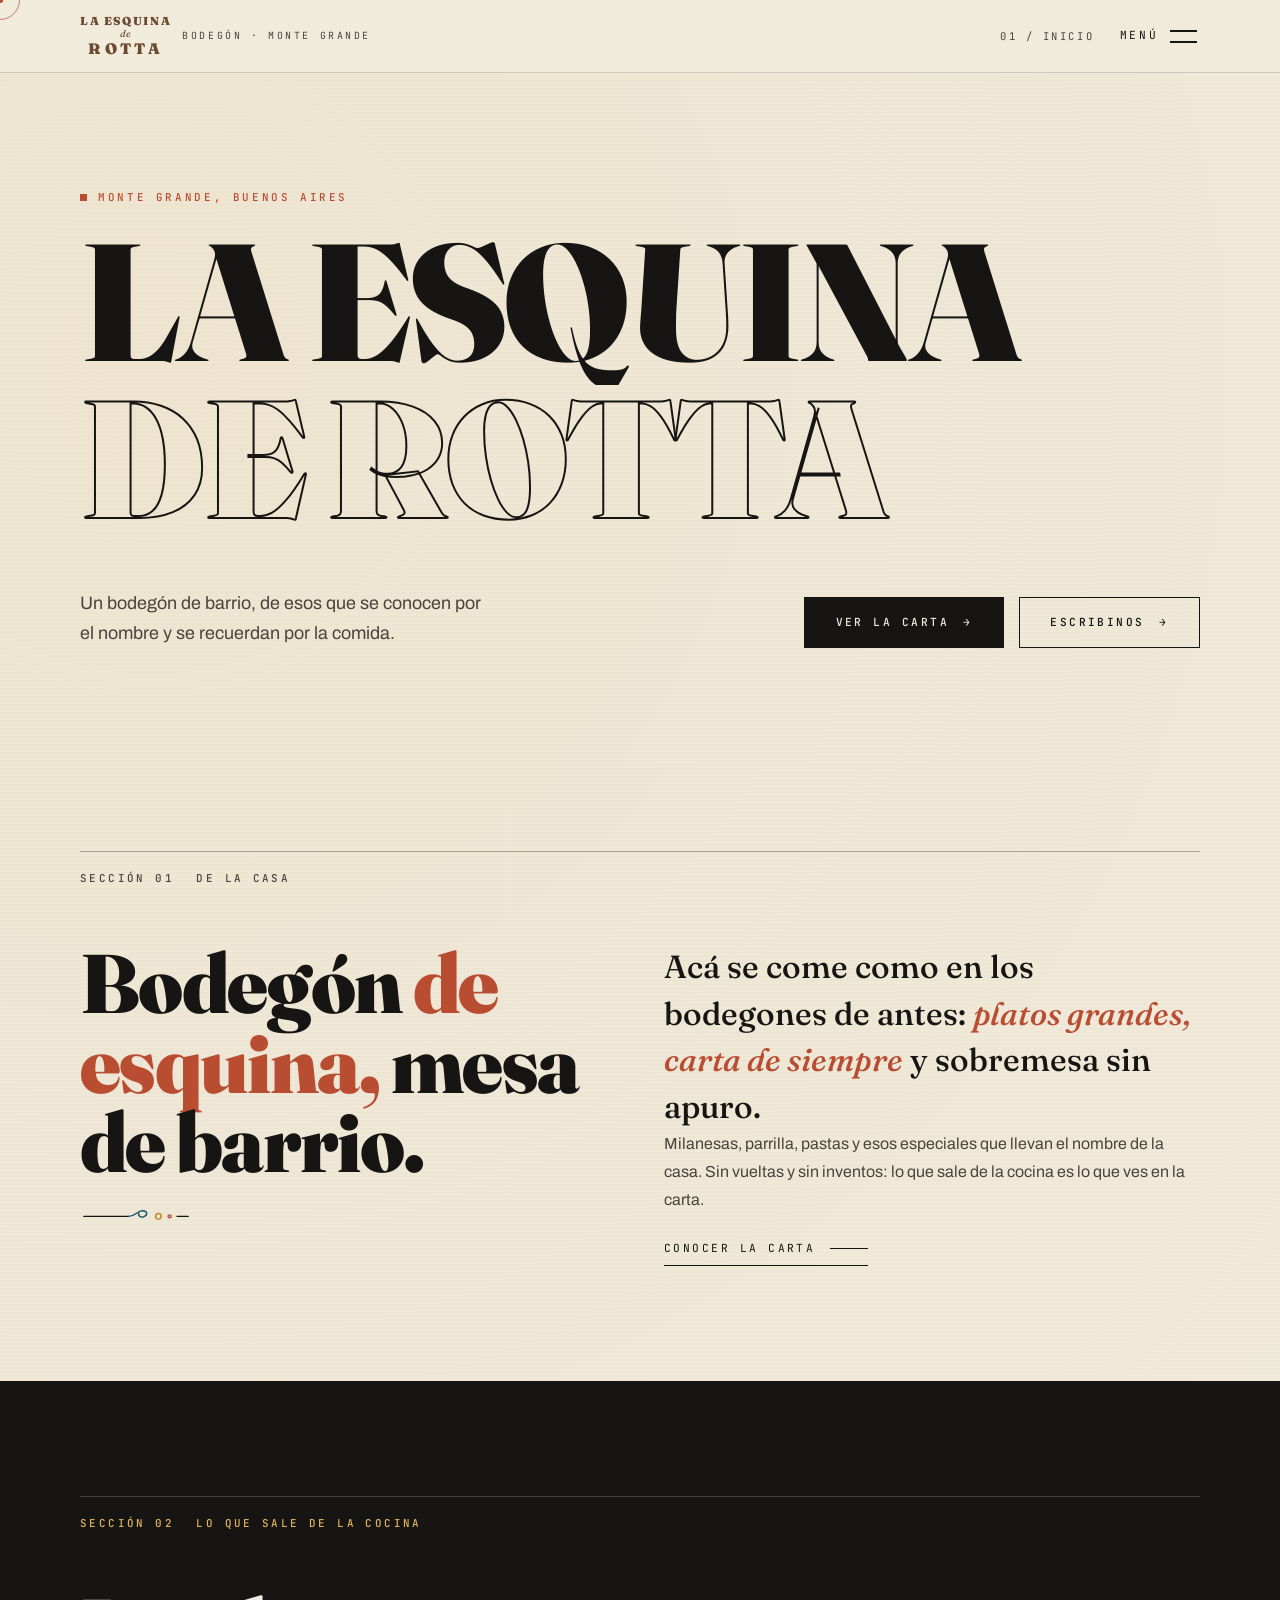
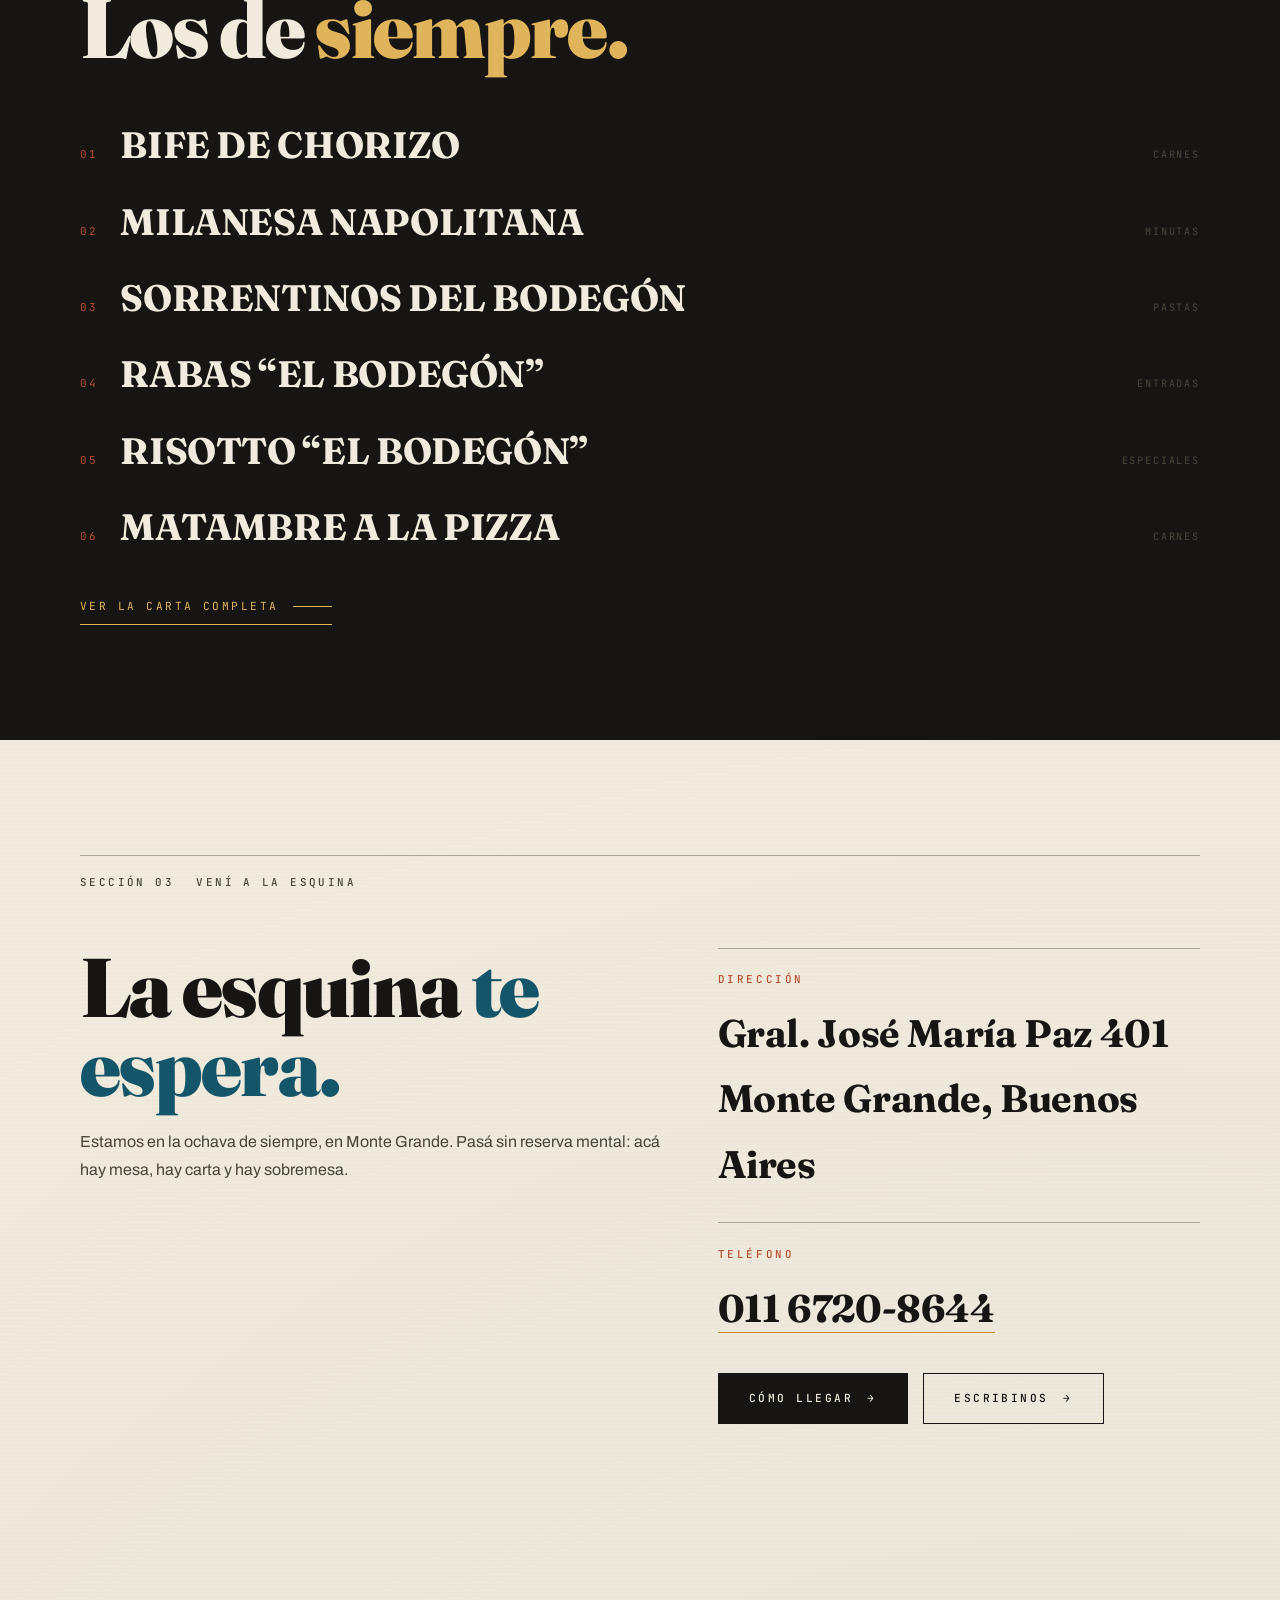
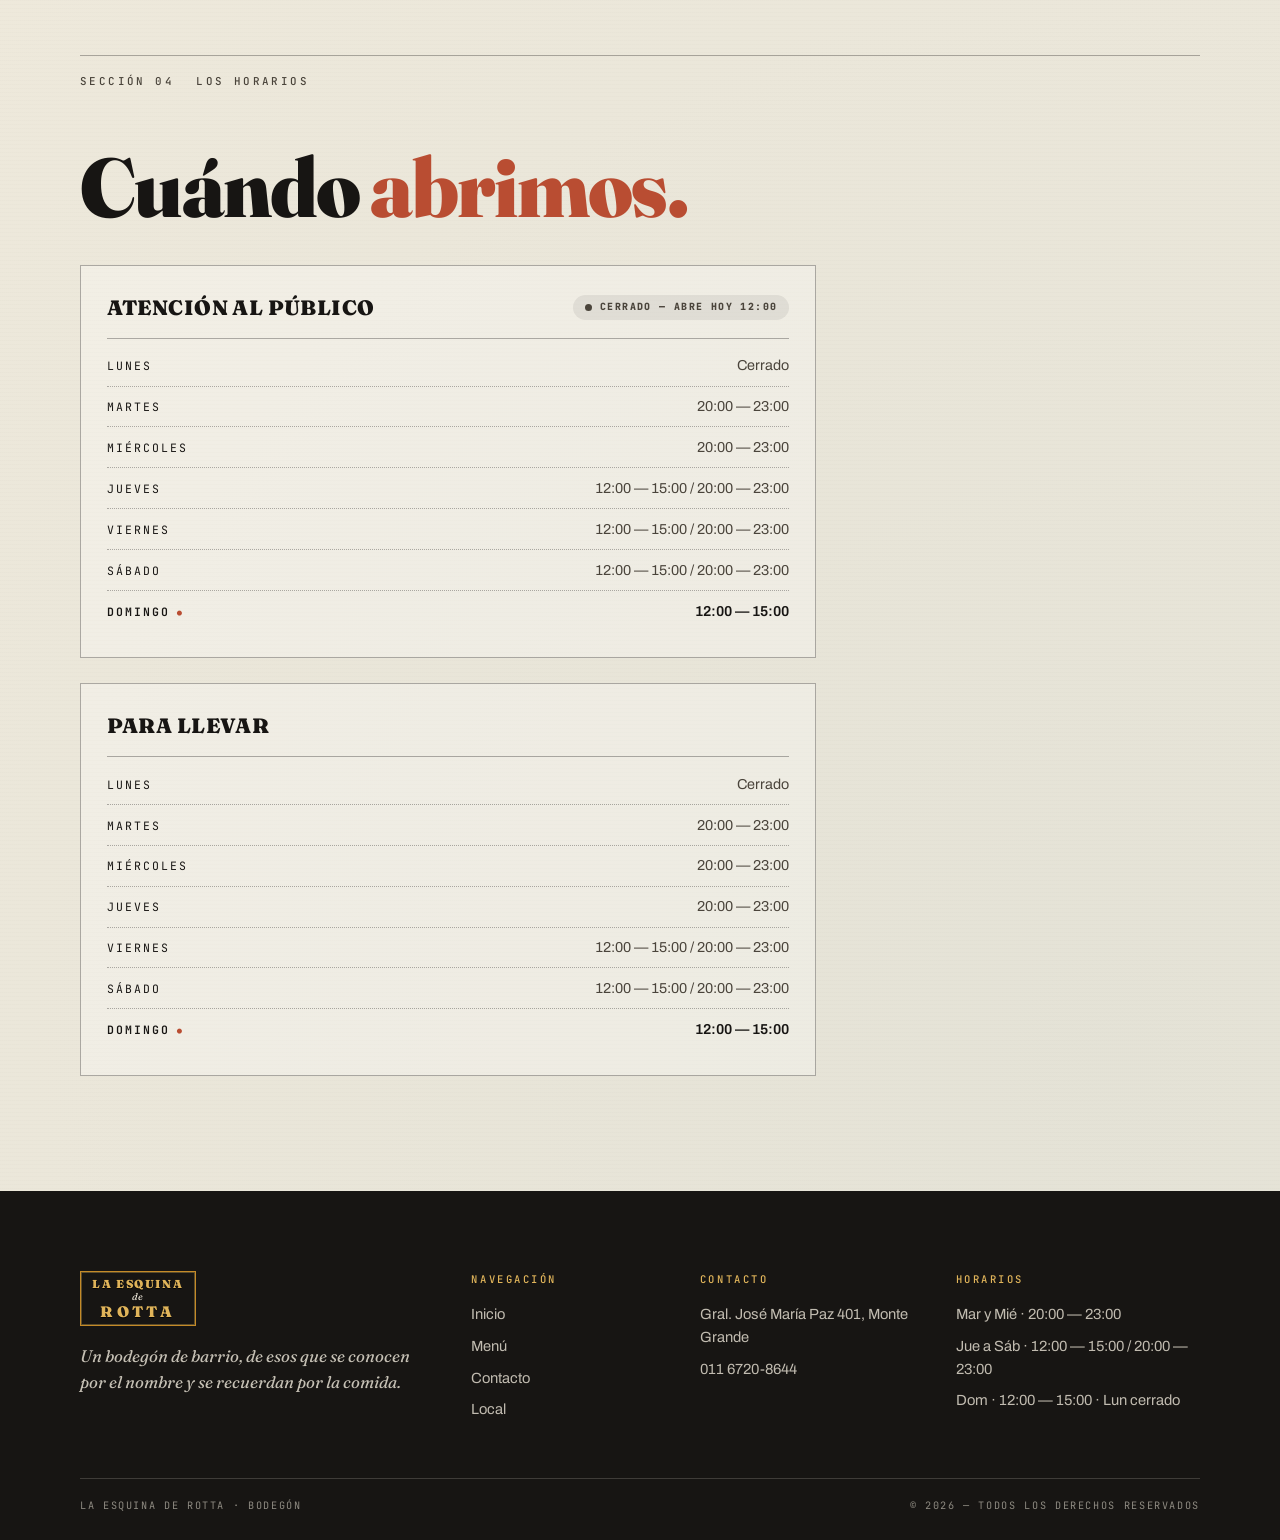
==== index.html @ 626dbf2b "bodegon" ====
<!doctype html>
<html lang="es-AR">
<head>
  <meta charset="utf-8">
  <meta name="viewport" content="width=device-width, initial-scale=1">
  <title>La Esquina de Rotta — Bodegón en Monte Grande</title>
  <meta name="description" content="La Esquina de Rotta, bodegón de barrio en Gral. José María Paz 401, Monte Grande. Carta, horarios y cómo llegar.">
  <link rel="icon" href="data:image/svg+xml,%3Csvg xmlns='http://www.w3.org/2000/svg' viewBox='0 0 64 64'%3E%3Crect width='64' height='64' fill='%23171513'/%3E%3Crect x='5' y='5' width='54' height='54' fill='none' stroke='%23C58A27' stroke-width='3'/%3E%3Ctext x='32' y='44' font-family='Georgia' font-size='30' font-weight='bold' fill='%23E0B45A' text-anchor='middle'%3ER%3C/text%3E%3C/svg%3E">
  <link rel="preconnect" href="https://fonts.googleapis.com">
  <link rel="preconnect" href="https://fonts.gstatic.com" crossorigin>
  <link rel="stylesheet" href="css/styles.css">
</head>
<body>
  <a class="salto" href="#contenido">Ir al contenido</a>
  <div class="cortina" aria-hidden="true"></div>
  <div class="cursor-aro" aria-hidden="true"></div>
  <div class="cursor-punto" aria-hidden="true"></div>

  <header class="cabecera">
    <div class="contenedor">
      <a class="marca" href="index.html" aria-label="La Esquina de Rotta, inicio">
        <span class="marca-cartel" aria-hidden="true">
          <b>LA ESQUINA</b>
          <i>de</i>
          <s>ROTTA</s>
        </span>
        <span class="marca-texto">Bodegón · Monte Grande</span>
      </a>
      <div class="cabecera-derecha">
        <span class="pagina-actual">01 / Inicio</span>
        <span>
          <button type="button" class="boton-menu" data-menu-btn aria-expanded="false" aria-label="Abrir menú">
            <span data-menu-label>Menú</span>
            <span class="icono-menu" aria-hidden="true"><span></span><span></span></span>
          </button>
        </span>
      </div>
    </div>
  </header>

  <div class="menu" aria-hidden="true">
    <span class="menu-marco" aria-hidden="true"></span>
    <div class="contenedor">
      <nav class="menu-lista" aria-label="Navegación del sitio">
        <span class="menu-fila"><a class="menu-enlace activo" href="index.html" aria-current="page"><span class="menu-numero">01</span><span class="menu-texto">Inicio</span><span class="menu-aqui">Estás acá</span></a></span>
        <span class="menu-fila"><a class="menu-enlace" href="menu.html"><span class="menu-numero">02</span><span class="menu-texto">Menú</span></a></span>
        <span class="menu-fila"><a class="menu-enlace" href="contacto.html"><span class="menu-numero">03</span><span class="menu-texto">Contacto</span></a></span>
        <span class="menu-fila"><a class="menu-enlace" href="local.html"><span class="menu-numero">04</span><span class="menu-texto">Local</span></a></span>
      </nav>
      <div class="menu-info">
        <span>Gral. José María Paz 401 · Monte Grande</span>
        <a href="https://wa.me/5491167208644" target="_blank" rel="noopener" data-wa="Quiero hacer una consulta.">011 6720-8644</a>
      </div>
    </div>
  </div>

  <main class="principal" id="contenido">
    <section class="heroe heroe-nuevo" aria-labelledby="titulo-sitio">
      <div class="contenedor">
        <p class="heroe-kicker" data-reveal><span aria-hidden="true"></span>Monte Grande, Buenos Aires</p>
        <h1 class="heroe-titulo" id="titulo-sitio" data-split data-retraso="0.1">
          <span class="linea-mascara"><span data-linea>La Esquina</span></span>
          <span class="linea-mascara"><span class="contorno" data-linea>de Rotta</span></span>
        </h1>
        <div class="heroe-abajo">
          <p class="heroe-bajada" data-reveal>Un bodegón de barrio, de esos que se conocen por el nombre y se recuerdan por la comida.</p>
          <div class="heroe-acciones" data-reveal data-retraso="0.1">
            <a class="boton boton-solido" href="menu.html"><span>Ver la carta</span><span class="flecha">→</span></a>
            <a class="boton boton-borde" href="https://wa.me/5491167208644" target="_blank" rel="noopener" data-wa="Quiero hacer una consulta."><span>Escribinos</span><span class="flecha">→</span></a>
          </div>
        </div>
      </div>
    </section>

    <section class="seccion" aria-labelledby="titulo-casa">
      <div class="contenedor">
        <div class="cabecera-seccion" data-reveal>
          <span class="etiqueta">Sección 01</span>
          <span class="etiqueta">De la casa</span>
        </div>
        <div class="seccion-cuerpo dos">
          <div>
            <h2 class="titulo-grande" id="titulo-casa" data-split data-disparo="scroll">Bodegón <span class="texto-ladrillo">de esquina,</span> mesa de barrio.</h2>
            <svg class="mini-filete" viewBox="0 0 120 20" data-filete aria-hidden="true">
              <path class="filete-camino" d="M4 10 H52" fill="none" stroke="#171513" stroke-width="1.5"/>
              <path class="filete-camino" d="M52 10 C60 10 61 4 67 4 C72 4 73 8 69 10 C66 12 62 10 63 7" fill="none" stroke="#15556A" stroke-width="1.5"/>
              <circle class="filete-camino" cx="84" cy="10" r="3" fill="none" stroke="#C58A27" stroke-width="1.6"/>
              <circle class="filete-camino" cx="96" cy="10" r="1.6" fill="none" stroke="#B94D32" stroke-width="1.5"/>
              <path class="filete-camino" d="M104 10 H116" fill="none" stroke="#171513" stroke-width="1.5"/>
            </svg>
          </div>
          <div>
            <p class="texto-concepto" data-reveal>Acá se come como en los bodegones de antes: <em>platos grandes, carta de siempre</em> y sobremesa sin apuro.</p>
            <p class="texto-secundario" data-reveal data-retraso="0.1">Milanesas, parrilla, pastas y esos especiales que llevan el nombre de la casa. Sin vueltas y sin inventos: lo que sale de la cocina es lo que ves en la carta.</p>
            <div data-reveal data-retraso="0.15">
              <a class="enlace-flecha" href="menu.html" style="margin-top:1.6rem">Conocer la carta<span class="barra"></span></a>
            </div>
          </div>
        </div>
      </div>
    </section>

    <section class="seccion seccion-oscura" aria-labelledby="titulo-cocina">
      <div class="contenedor">
        <div class="cabecera-seccion" data-reveal>
          <span class="etiqueta">Sección 02</span>
          <span class="etiqueta">Lo que sale de la cocina</span>
        </div>
        <h2 class="titulo-grande" id="titulo-cocina" data-split data-disparo="scroll">Los de <span style="color:var(--dorado-claro)">siempre.</span></h2>
        <div class="lista-cocina" style="margin-top:2.4rem">
          <a class="fila-cocina" href="menu.html#plato-bife-chorizo" data-reveal><span class="numero">01</span><span class="nombre">Bife de Chorizo</span><span class="detalle">Carnes</span></a>
          <a class="fila-cocina" href="menu.html#plato-milanesa-napolitana" data-reveal data-retraso="0.05"><span class="numero">02</span><span class="nombre">Milanesa Napolitana</span><span class="detalle">Minutas</span></a>
          <a class="fila-cocina" href="menu.html#plato-sorrentinos-bodegon" data-reveal data-retraso="0.1"><span class="numero">03</span><span class="nombre">Sorrentinos del Bodegón</span><span class="detalle">Pastas</span></a>
          <a class="fila-cocina" href="menu.html#plato-rabas" data-reveal data-retraso="0.15"><span class="numero">04</span><span class="nombre">Rabas “El Bodegón”</span><span class="detalle">Entradas</span></a>
          <a class="fila-cocina" href="menu.html#plato-risotto-bodegon" data-reveal data-retraso="0.2"><span class="numero">05</span><span class="nombre">Risotto “El Bodegón”</span><span class="detalle">Especiales</span></a>
          <a class="fila-cocina" href="menu.html#plato-matambre" data-reveal data-retraso="0.25"><span class="numero">06</span><span class="nombre">Matambre a la pizza</span><span class="detalle">Carnes</span></a>
        </div>
        <div data-reveal>
          <a class="enlace-flecha" href="menu.html" style="margin-top:2rem;color:var(--dorado-claro)">Ver la carta completa<span class="barra"></span></a>
        </div>
      </div>
    </section>

    <section class="seccion" aria-labelledby="titulo-esquina">
      <div class="contenedor">
        <div class="cabecera-seccion" data-reveal>
          <span class="etiqueta">Sección 03</span>
          <span class="etiqueta">Vení a la esquina</span>
        </div>
        <div class="grilla-visita">
          <div>
            <h2 class="titulo-grande" id="titulo-esquina" data-split data-disparo="scroll">La esquina <span class="texto-petroleo">te espera.</span></h2>
            <p class="texto-secundario" data-reveal style="margin-top:1.4rem">Estamos en la ochava de siempre, en Monte Grande. Pasá sin reserva mental: acá hay mesa, hay carta y hay sobremesa.</p>
          </div>
          <div>
            <div class="dato-bloque" data-reveal>
              <h3>Dirección</h3>
              <address class="grande">Gral. José María Paz 401<br>Monte Grande, Buenos Aires</address>
            </div>
            <div class="dato-bloque" data-reveal data-retraso="0.05" style="margin-top:1.6rem">
              <h3>Teléfono</h3>
              <p class="grande"><a class="subrayado" href="https://wa.me/5491167208644" target="_blank" rel="noopener" data-wa="Quiero hacer una consulta.">011 6720-8644</a></p>
            </div>
            <div class="grupo-botones" data-reveal data-retraso="0.1">
              <a class="boton boton-solido" href="https://www.google.com/maps/search/?api=1&amp;query=Gral.+Jos%C3%A9+Mar%C3%ADa+Paz+401,+Monte+Grande,+Buenos+Aires" target="_blank" rel="noopener"><span>Cómo llegar</span><span class="flecha">→</span></a>
              <a class="boton boton-borde" href="https://wa.me/5491167208644" target="_blank" rel="noopener" data-wa="Quiero hacer una consulta."><span>Escribinos</span><span class="flecha">→</span></a>
            </div>
          </div>
        </div>
      </div>
    </section>

    <section class="seccion" aria-labelledby="titulo-horarios">
      <div class="contenedor">
        <div class="cabecera-seccion" data-reveal>
          <span class="etiqueta">Sección 04</span>
          <span class="etiqueta">Los horarios</span>
        </div>
        <h2 class="titulo-grande" id="titulo-horarios" data-split data-disparo="scroll">Cuándo <span class="texto-ladrillo">abrimos.</span></h2>
        <div class="grilla-horarios" style="margin-top:2.4rem">
          <div class="bloque-horario" data-reveal>
            <h3>Atención al público <span class="chip-estado" data-estado><span class="chip-punto"></span><span data-estado-texto>Consultar</span></span></h3>
            <ul class="lista-horarios" data-horarios="salon">
              <li data-dia="1" data-rangos=""><span>Lunes</span><span>Cerrado</span></li>
              <li data-dia="2" data-rangos="20:00-23:00"><span>Martes</span><span><time>20:00 — 23:00</time></span></li>
              <li data-dia="3" data-rangos="20:00-23:00"><span>Miércoles</span><span><time>20:00 — 23:00</time></span></li>
              <li data-dia="4" data-rangos="12:00-15:00,20:00-23:00"><span>Jueves</span><span><time>12:00 — 15:00</time> / <time>20:00 — 23:00</time></span></li>
              <li data-dia="5" data-rangos="12:00-15:00,20:00-23:00"><span>Viernes</span><span><time>12:00 — 15:00</time> / <time>20:00 — 23:00</time></span></li>
              <li data-dia="6" data-rangos="12:00-15:00,20:00-23:00"><span>Sábado</span><span><time>12:00 — 15:00</time> / <time>20:00 — 23:00</time></span></li>
              <li data-dia="0" data-rangos="12:00-15:00"><span>Domingo</span><span><time>12:00 — 15:00</time></span></li>
            </ul>
          </div>
          <div class="bloque-horario" data-reveal data-retraso="0.08">
            <h3>Para llevar</h3>
            <ul class="lista-horarios" data-horarios="llevar">
              <li data-dia="1" data-rangos=""><span>Lunes</span><span>Cerrado</span></li>
              <li data-dia="2" data-rangos="20:00-23:00"><span>Martes</span><span><time>20:00 — 23:00</time></span></li>
              <li data-dia="3" data-rangos="20:00-23:00"><span>Miércoles</span><span><time>20:00 — 23:00</time></span></li>
              <li data-dia="4" data-rangos="20:00-23:00"><span>Jueves</span><span><time>20:00 — 23:00</time></span></li>
              <li data-dia="5" data-rangos="12:00-15:00,20:00-23:00"><span>Viernes</span><span><time>12:00 — 15:00</time> / <time>20:00 — 23:00</time></span></li>
              <li data-dia="6" data-rangos="12:00-15:00,20:00-23:00"><span>Sábado</span><span><time>12:00 — 15:00</time> / <time>20:00 — 23:00</time></span></li>
              <li data-dia="0" data-rangos="12:00-15:00"><span>Domingo</span><span><time>12:00 — 15:00</time></span></li>
            </ul>
          </div>
        </div>
      </div>
    </section>
  </main>

  <footer class="pie">
    <div class="contenedor">
      <div class="pie-grilla">
        <div class="pie-marca">
          <span class="marca-cartel" aria-hidden="true">
            <b>LA ESQUINA</b>
            <i>de</i>
            <s>ROTTA</s>
          </span>
          <p class="pie-frase">Un bodegón de barrio, de esos que se conocen por el nombre y se recuerdan por la comida.</p>
        </div>
        <div>
          <h3>Navegación</h3>
          <ul>
            <li><a href="index.html">Inicio</a></li>
            <li><a href="menu.html">Menú</a></li>
            <li><a href="contacto.html">Contacto</a></li>
            <li><a href="local.html">Local</a></li>
          </ul>
        </div>
        <div>
          <h3>Contacto</h3>
          <ul>
            <li>Gral. José María Paz 401, Monte Grande</li>
            <li><a href="https://wa.me/5491167208644" target="_blank" rel="noopener" data-wa="Quiero hacer una consulta.">011 6720-8644</a></li>
          </ul>
        </div>
        <div>
          <h3>Horarios</h3>
          <ul>
            <li>Mar y Mié · 20:00 — 23:00</li>
            <li>Jue a Sáb · 12:00 — 15:00 / 20:00 — 23:00</li>
            <li>Dom · 12:00 — 15:00 · Lun cerrado</li>
          </ul>
        </div>
      </div>
      <div class="pie-abajo">
        <span>La Esquina de Rotta · Bodegón</span>
        <span>© <span data-anio>2026</span> — Todos los derechos reservados</span>
      </div>
    </div>
  </footer>

  <script src="js/main.js" defer></script>
</body>
</html>
---- css/styles.css ----
@import url('https://fonts.googleapis.com/css2?family=Fraunces:ital,opsz,wght@0,9..144,500;0,9..144,700;0,9..144,900;1,9..144,500;1,9..144,700&family=Archivo:wght@400;500;600;700&family=JetBrains+Mono:wght@400;500&display=swap');

:root {
  --papel: #F1EBDD;
  --papel-fondo: #E9DFC9;
  --tinta: #171513;
  --tinta-suave: #4A443B;
  --ladrillo: #B94D32;
  --rojo-fondo: #7D2F24;
  --petroleo: #15556A;
  --petroleo-fondo: #123C4A;
  --dorado: #C58A27;
  --dorado-claro: #E0B45A;
  --verde: #4D6335;
  --linea: rgba(23, 21, 19, 0.16);
  --linea-fuerte: rgba(23, 21, 19, 0.32);
  --fuente-titulo: "Fraunces", Georgia, serif;
  --fuente-texto: "Archivo", Arial, sans-serif;
  --fuente-mono: "JetBrains Mono", monospace;
  --salida: cubic-bezier(0.16, 1, 0.3, 1);
  --cortina: cubic-bezier(0.87, 0, 0.13, 1);
  --ancho: 76rem;
  --lado: clamp(1.25rem, 4vw, 3rem);
}

*,
*::before,
*::after {
  box-sizing: border-box;
}

html {
  scroll-behavior: smooth;
  background: var(--papel);
}

body {
  margin: 0;
  min-width: 320px;
  overflow-x: hidden;
  background: var(--papel);
  background-image:
    radial-gradient(circle at 12% 8%, rgba(197, 138, 39, 0.07), transparent 42%),
    radial-gradient(circle at 88% 90%, rgba(21, 85, 106, 0.06), transparent 46%),
    repeating-linear-gradient(0deg, transparent 0 3px, rgba(23, 21, 19, 0.012) 3px 4px);
  color: var(--tinta);
  font-family: var(--fuente-texto);
  line-height: 1.55;
  -webkit-font-smoothing: antialiased;
}

body.menu-abierto {
  overflow: hidden;
}

img,
svg {
  display: block;
  max-width: 100%;
}

a {
  color: inherit;
  text-decoration: none;
}

button {
  font: inherit;
  color: inherit;
  background: none;
  border: 0;
  cursor: pointer;
}

ul {
  list-style: none;
  margin: 0;
  padding: 0;
}

p,
h1,
h2,
h3,
dl,
dd,
dt,
figure,
address {
  margin: 0;
}

address {
  font-style: normal;
}

::selection {
  background: var(--ladrillo);
  color: var(--papel);
}

.salto {
  position: fixed;
  top: -4rem;
  left: 1rem;
  z-index: 400;
  padding: 0.8rem 1rem;
  background: var(--tinta);
  color: var(--papel);
  font-family: var(--fuente-mono);
  font-size: 0.72rem;
  text-transform: uppercase;
  letter-spacing: 0.08em;
}

.salto:focus {
  top: 1rem;
}

.cortina {
  position: fixed;
  inset: 0;
  z-index: 290;
  display: none;
  background: var(--tinta);
  clip-path: inset(100% 0 0 0);
}

.cortina.activa {
  display: block;
}

.cursor-aro,
.cursor-punto {
  display: none;
}

.contenedor {
  width: 100%;
  max-width: var(--ancho);
  margin-inline: auto;
  padding-inline: var(--lado);
}

.etiqueta {
  font-family: var(--fuente-mono);
  font-size: 0.68rem;
  font-weight: 500;
  text-transform: uppercase;
  letter-spacing: 0.22em;
  color: var(--tinta-suave);
}

.titulo-xl {
  font-family: var(--fuente-titulo);
  font-weight: 900;
  letter-spacing: -0.02em;
  line-height: 0.92;
  font-size: clamp(3.2rem, 11vw, 10rem);
}

.titulo-grande {
  font-family: var(--fuente-titulo);
  font-weight: 900;
  letter-spacing: -0.02em;
  line-height: 0.95;
  font-size: clamp(2.4rem, 6.5vw, 5.5rem);
}

.titulo-mediano {
  font-family: var(--fuente-titulo);
  font-weight: 700;
  letter-spacing: -0.015em;
  line-height: 1;
  font-size: clamp(1.7rem, 3.6vw, 2.8rem);
}

.texto-ladrillo {
  color: var(--ladrillo);
}

.texto-petroleo {
  color: var(--petroleo);
}

.linea-mascara {
  display: block;
  overflow: hidden;
  padding-bottom: 0.06em;
}

[data-linea] {
  display: block;
  transform: translateY(108%);
  opacity: 0;
  transition: transform 1.05s var(--salida), opacity 1.05s var(--salida);
  transition-delay: var(--retraso-linea, 0s);
}

[data-linea].animado {
  transform: translateY(0);
  opacity: 1;
}

[data-reveal] {
  opacity: 0;
  transform: translateY(30px);
  transition: opacity 0.9s var(--salida), transform 0.9s var(--salida);
  transition-delay: var(--retraso, 0s);
}

[data-reveal].animado {
  opacity: 1;
  transform: translateY(0);
}

.cabecera {
  position: fixed;
  inset: 0 0 auto 0;
  z-index: 200;
  border-bottom: 1px solid var(--linea);
  background: rgba(241, 235, 221, 0.9);
  backdrop-filter: blur(12px);
  -webkit-backdrop-filter: blur(12px);
  transition: box-shadow 0.4s var(--salida), background 0.4s var(--salida);
}

.cabecera.fija {
  background: rgba(241, 235, 221, 0.97);
  box-shadow: 0 10px 30px -18px rgba(23, 21, 19, 0.45);
}

.cabecera .contenedor {
  display: flex;
  align-items: center;
  justify-content: space-between;
  gap: 1rem;
  min-height: 4.5rem;
}

.marca {
  display: flex;
  align-items: center;
  gap: 0.7rem;
  min-width: 0;
}

.marca-cartel {
  display: grid;
  place-items: center;
  padding: 0.42rem 0.7rem 0.36rem;
  background: var(--tinta);
  border: 1px solid var(--dorado);
  box-shadow: inset 0 0 0 1px rgba(224, 180, 90, 0.35);
  line-height: 1;
  text-align: center;
}

.marca-cartel b {
  display: block;
  font-family: var(--fuente-titulo);
  font-weight: 900;
  font-size: 0.72rem;
  letter-spacing: 0.14em;
  color: var(--dorado-claro);
  text-shadow: 0 1px 0 rgba(0, 0, 0, 0.8);
}

.marca-cartel i {
  display: block;
  font-family: var(--fuente-titulo);
  font-style: italic;
  font-size: 0.62rem;
  color: var(--papel);
  margin: 0.1rem 0;
}

.marca-cartel s {
  display: block;
  text-decoration: none;
  font-family: var(--fuente-titulo);
  font-weight: 900;
  font-size: 0.95rem;
  letter-spacing: 0.22em;
  color: var(--dorado-claro);
  text-shadow: 0 1px 0 rgba(0, 0, 0, 0.8);
}

.cabecera .marca-cartel {
  padding: 0;
  background: transparent;
  border: 0;
  box-shadow: none;
  text-align: left;
}

.cabecera .marca-cartel b,
.cabecera .marca-cartel i,
.cabecera .marca-cartel s {
  color: #6B4A2F;
  text-shadow: none;
}

.marca-texto {
  display: none;
  font-family: var(--fuente-mono);
  font-size: 0.62rem;
  letter-spacing: 0.26em;
  text-transform: uppercase;
  color: var(--tinta-suave);
}

.cabecera-derecha {
  display: flex;
  align-items: center;
  gap: 1.4rem;
}

.pagina-actual {
  display: none;
  font-family: var(--fuente-mono);
  font-size: 0.66rem;
  letter-spacing: 0.24em;
  text-transform: uppercase;
  color: var(--tinta-suave);
}

.boton-menu {
  display: flex;
  align-items: center;
  gap: 0.7rem;
  padding: 0.4rem 0.2rem;
  font-family: var(--fuente-mono);
  font-size: 0.7rem;
  letter-spacing: 0.24em;
  text-transform: uppercase;
}

.icono-menu {
  position: relative;
  display: block;
  width: 1.7rem;
  height: 0.8rem;
}

.icono-menu span {
  position: absolute;
  left: 0;
  display: block;
  width: 100%;
  height: 2px;
  background: currentColor;
  transition: transform 0.45s var(--salida), top 0.45s var(--salida);
}

.icono-menu span:nth-child(1) {
  top: 0;
}

.icono-menu span:nth-child(2) {
  top: 0.7rem;
}

.boton-menu.abierto .icono-menu span:nth-child(1) {
  top: 0.35rem;
  transform: rotate(45deg);
}

.boton-menu.abierto .icono-menu span:nth-child(2) {
  top: 0.35rem;
  transform: rotate(-45deg);
}

.menu {
  position: fixed;
  inset: 0;
  z-index: 190;
  display: none;
  background: var(--papel);
  background-image:
    radial-gradient(circle at 85% 12%, rgba(197, 138, 39, 0.1), transparent 40%),
    repeating-linear-gradient(0deg, transparent 0 3px, rgba(23, 21, 19, 0.014) 3px 4px);
  clip-path: inset(0 0 100% 0);
  transition: clip-path 0.65s var(--cortina);
}

.menu.visible {
  display: block;
}

.menu.abierto {
  clip-path: inset(0 0 0 0);
}

.menu-marco {
  position: absolute;
  inset: 0.9rem;
  border: 1px solid var(--linea-fuerte);
  outline: 1px solid var(--linea);
  outline-offset: 4px;
  pointer-events: none;
}

.menu > .contenedor {
  position: relative;
  display: flex;
  flex-direction: column;
  height: 100%;
  padding-top: 6.5rem;
  padding-bottom: 2rem;
}

.menu-lista {
  display: flex;
  flex-direction: column;
}

.menu-fila {
  display: block;
  overflow: hidden;
  border-bottom: 1px solid var(--linea);
}

.menu-fila:first-child {
  border-top: 1px solid var(--linea);
}

.menu-enlace {
  display: flex;
  align-items: baseline;
  gap: 1.2rem;
  padding-block: 0.7rem;
  transform: translateY(110%);
  opacity: 0;
  transition: transform 0.8s var(--salida), opacity 0.8s var(--salida);
  transition-delay: var(--retraso-nav, 0s);
}

.menu.abierto .menu-enlace {
  transform: translateY(0);
  opacity: 1;
}

.menu-numero {
  font-family: var(--fuente-mono);
  font-size: 0.7rem;
  letter-spacing: 0.2em;
  color: var(--ladrillo);
}

.menu-texto {
  font-family: var(--fuente-titulo);
  font-weight: 900;
  letter-spacing: -0.015em;
  line-height: 1;
  text-transform: uppercase;
  font-size: clamp(2.4rem, 8vw, 4.6rem);
  opacity: 0.62;
  transition: opacity 0.4s var(--salida), transform 0.4s var(--salida), color 0.4s var(--salida);
}

.menu-enlace:hover .menu-texto {
  opacity: 1;
  transform: translateX(0.8rem);
  color: var(--rojo-fondo);
}

.menu-enlace.activo .menu-texto {
  opacity: 1;
  color: var(--tinta);
}

.menu-aqui {
  display: none;
  margin-left: auto;
  font-family: var(--fuente-mono);
  font-size: 0.64rem;
  letter-spacing: 0.22em;
  text-transform: uppercase;
  color: var(--petroleo);
  border: 1px solid var(--petroleo);
  padding: 0.3rem 0.7rem;
}

.menu-enlace.activo .menu-aqui {
  display: block;
}

.menu-info {
  display: flex;
  flex-wrap: wrap;
  gap: 0.6rem 2rem;
  margin-top: auto;
  padding-top: 1.4rem;
  font-family: var(--fuente-mono);
  font-size: 0.66rem;
  letter-spacing: 0.18em;
  text-transform: uppercase;
  color: var(--tinta-suave);
  opacity: 0;
  transition: opacity 0.5s linear 0.4s;
}

.menu.abierto .menu-info {
  opacity: 1;
}

.menu-info a {
  color: var(--tinta);
  border-bottom: 1px solid var(--dorado);
}

.boton {
  position: relative;
  display: inline-flex;
  align-items: center;
  gap: 0.9rem;
  padding: 1rem 1.9rem;
  font-family: var(--fuente-mono);
  font-size: 0.7rem;
  font-weight: 500;
  letter-spacing: 0.22em;
  text-transform: uppercase;
  border: 1px solid var(--tinta);
  overflow: hidden;
  transition: color 0.35s var(--salida), border-color 0.35s var(--salida), transform 0.35s var(--salida);
}

.boton .flecha {
  transition: transform 0.4s var(--salida);
}

.boton:hover .flecha {
  transform: translateX(0.4rem);
}

.boton-solido {
  background: var(--tinta);
  color: var(--papel);
}

.boton-solido:hover {
  transform: translateY(-2px);
  border-color: var(--rojo-fondo);
  background: var(--rojo-fondo);
}

.boton-borde:hover {
  transform: translateY(-2px);
  border-color: var(--ladrillo);
  color: var(--ladrillo);
}

.boton-claro {
  border-color: var(--papel);
  color: var(--papel);
}

.boton-claro:hover {
  border-color: var(--dorado-claro);
  color: var(--dorado-claro);
  transform: translateY(-2px);
}

.enlace-flecha {
  display: inline-flex;
  align-items: center;
  gap: 0.9rem;
  padding-bottom: 0.5rem;
  border-bottom: 1px solid currentColor;
  font-family: var(--fuente-mono);
  font-size: 0.7rem;
  letter-spacing: 0.22em;
  text-transform: uppercase;
}

.enlace-flecha .barra {
  display: inline-block;
  width: 2.4rem;
  height: 1px;
  background: currentColor;
  transition: width 0.45s var(--salida);
}

.enlace-flecha:hover .barra {
  width: 3.8rem;
}

.principal {
  padding-top: 4.5rem;
}

.heroe {
  position: relative;
  overflow: hidden;
  padding: clamp(3.5rem, 8vw, 6.5rem) 0 clamp(3rem, 6vw, 5rem);
}

.heroe-arriba {
  display: flex;
  flex-wrap: wrap;
  align-items: center;
  gap: 0.8rem 1.6rem;
  margin-bottom: 2rem;
}

.heroe-arriba .punto {
  width: 6px;
  height: 6px;
  background: var(--ladrillo);
  transform: rotate(45deg);
}

.heroe-nuevo {
  padding: clamp(4rem, 9vw, 7rem) 0 clamp(3.5rem, 7vw, 5.5rem);
}

.heroe-kicker {
  display: inline-flex;
  align-items: center;
  gap: 0.7rem;
  margin: 0 0 1.4rem;
  font-family: var(--fuente-mono);
  font-size: 0.68rem;
  font-weight: 500;
  letter-spacing: 0.24em;
  text-transform: uppercase;
  color: var(--ladrillo);
}

.heroe-kicker span {
  width: 7px;
  height: 7px;
  background: var(--ladrillo);
}

.heroe-titulo {
  font-family: var(--fuente-titulo);
  font-weight: 900;
  letter-spacing: -0.02em;
  line-height: 0.88;
  text-transform: uppercase;
  font-size: clamp(3.8rem, 13vw, 12rem);
}

.heroe-titulo .contorno {
  color: transparent;
  -webkit-text-stroke: 2px var(--tinta);
}

.heroe-abajo {
  display: flex;
  flex-wrap: wrap;
  align-items: end;
  justify-content: space-between;
  gap: 2rem;
  margin-top: clamp(1.8rem, 4vw, 3rem);
}

.heroe-bajada {
  max-width: 26rem;
  margin: 0;
  color: var(--tinta-suave);
  font-size: clamp(1rem, 1.8vw, 1.12rem);
  line-height: 1.65;
}

.heroe-acciones {
  display: flex;
  flex-wrap: wrap;
  gap: 0.9rem;
}
.filete-divisor {
  width: min(100%, 26rem);
  height: auto;
  margin: 2.4rem auto 0;
}

.seccion {
  padding: clamp(4rem, 9vw, 7.5rem) 0;
}

.seccion-oscura {
  background: var(--tinta);
  color: var(--papel);
  border-bottom: 0;
}

.seccion-oscura .etiqueta {
  color: var(--dorado-claro);
}

.seccion-oscura .cabecera-seccion {
  border-color: rgba(241, 235, 221, 0.2);
}

.cabecera-seccion {
  display: flex;
  align-items: center;
  gap: 1.4rem;
  padding-top: 1.1rem;
  border-top: 1px solid var(--linea-fuerte);
  margin-bottom: clamp(2rem, 5vw, 3.6rem);
}

.cabecera-seccion .derecha {
  margin-left: auto;
}

.seccion-cuerpo {
  display: grid;
  gap: 2rem;
}

.texto-concepto {
  max-width: 46rem;
  font-family: var(--fuente-titulo);
  font-weight: 500;
  font-size: clamp(1.35rem, 3vw, 2rem);
  line-height: 1.45;
}

.texto-concepto em {
  color: var(--ladrillo);
}

.seccion-oscura .texto-concepto em {
  color: var(--dorado-claro);
}

.texto-secundario {
  max-width: 40rem;
  color: var(--tinta-suave);
  font-size: 1rem;
  line-height: 1.75;
}

.seccion-oscura .texto-secundario {
  color: rgba(241, 235, 221, 0.72);
}

.mini-filete {
  width: 7rem;
  height: auto;
  margin-top: 1.6rem;
}

.lista-cocina {
  border-top: 1px solid var(--linea-fuerte);
}

.fila-cocina {
  display: grid;
  grid-template-columns: auto 1fr auto;
  align-items: baseline;
  gap: 1rem 1.4rem;
  padding: 1.15rem 0;
  border-bottom: 1px solid var(--linea);
  transition: padding 0.4s var(--salida);
}

.fila-cocina:hover {
  padding-left: 0.8rem;
}

.fila-cocina .numero {
  font-family: var(--fuente-mono);
  font-size: 0.68rem;
  letter-spacing: 0.18em;
  color: var(--ladrillo);
}

.fila-cocina .nombre {
  font-family: var(--fuente-titulo);
  font-weight: 700;
  font-size: clamp(1.4rem, 3.4vw, 2.3rem);
  letter-spacing: -0.01em;
  line-height: 1.05;
  text-transform: uppercase;
  transition: color 0.35s var(--salida), transform 0.35s var(--salida);
}

.fila-cocina:hover .nombre {
  color: var(--rojo-fondo);
}

.fila-cocina .detalle {
  font-family: var(--fuente-mono);
  font-size: 0.64rem;
  letter-spacing: 0.18em;
  text-transform: uppercase;
  color: var(--tinta-suave);
}

.grilla-visita {
  display: grid;
  gap: 2.5rem;
}

.dato-bloque {
  border-top: 1px solid var(--linea-fuerte);
  padding-top: 1.4rem;
}

.dato-bloque h3 {
  font-family: var(--fuente-mono);
  font-size: 0.68rem;
  font-weight: 500;
  letter-spacing: 0.24em;
  text-transform: uppercase;
  color: var(--ladrillo);
  margin-bottom: 0.8rem;
}

.dato-bloque address,
.dato-bloque p {
  font-size: 1.05rem;
  line-height: 1.7;
}

.dato-bloque .grande {
  font-family: var(--fuente-titulo);
  font-weight: 700;
  font-size: clamp(1.5rem, 4vw, 2.4rem);
  letter-spacing: -0.01em;
}

.dato-bloque a.subrayado {
  border-bottom: 1px solid var(--dorado);
}

.grupo-botones {
  display: flex;
  flex-wrap: wrap;
  gap: 0.9rem;
  margin-top: 2rem;
}

.grilla-horarios {
  display: grid;
  gap: 2.5rem;
}

.bloque-horario {
  border: 1px solid var(--linea-fuerte);
  background: rgba(255, 255, 255, 0.28);
  padding: 1.6rem;
}

.bloque-horario > h3 {
  display: flex;
  align-items: center;
  justify-content: space-between;
  flex-wrap: wrap;
  gap: 0.6rem;
  font-family: var(--fuente-titulo);
  font-weight: 900;
  font-size: 1.3rem;
  text-transform: uppercase;
  letter-spacing: 0.02em;
  padding-bottom: 0.9rem;
  border-bottom: 1px solid var(--linea-fuerte);
  margin-bottom: 0.4rem;
}

.chip-estado {
  display: inline-flex;
  align-items: center;
  gap: 0.5rem;
  padding: 0.32rem 0.75rem;
  border-radius: 999px;
  background: rgba(77, 99, 53, 0.14);
  font-family: var(--fuente-mono);
  font-size: 0.62rem;
  letter-spacing: 0.14em;
  text-transform: uppercase;
  color: var(--verde);
  white-space: normal;
  line-height: 1.5;
}

.chip-estado.cerrado {
  background: rgba(23, 21, 19, 0.07);
  color: var(--tinta-suave);
}

.chip-punto {
  flex: none;
  width: 7px;
  height: 7px;
  border-radius: 999px;
  background: currentColor;
  animation: latido 2.2s ease-in-out infinite;
}

.lista-horarios li {
  display: grid;
  grid-template-columns: auto 1fr;
  gap: 1rem;
  align-items: baseline;
  padding: 0.55rem 0;
  font-size: 0.9rem;
  color: var(--tinta-suave);
  border-bottom: 1px dotted var(--linea-fuerte);
}

.lista-horarios li span:first-child {
  font-family: var(--fuente-mono);
  font-size: 0.72rem;
  letter-spacing: 0.18em;
  text-transform: uppercase;
  color: var(--tinta);
}

.lista-horarios li span:last-child {
  text-align: right;
}

.lista-horarios li:last-child {
  border-bottom: 0;
}

.lista-horarios li.hoy {
  color: var(--tinta);
  font-weight: 600;
}

.lista-horarios li.hoy span:first-child::after {
  content: " ●";
  color: var(--ladrillo);
  font-size: 0.7em;
}

.lista-horarios time {
  font-variant-numeric: tabular-nums;
}

.pie {
  background: var(--tinta);
  color: var(--papel);
}

.pie .contenedor {
  padding-top: clamp(3rem, 7vw, 5rem);
  padding-bottom: 1.6rem;
}

.pie-grilla {
  display: grid;
  gap: 2.4rem;
}

.pie-marca .marca-cartel {
  display: inline-grid;
}

.pie-frase {
  margin-top: 1.1rem;
  max-width: 24rem;
  font-family: var(--fuente-titulo);
  font-style: italic;
  font-size: 1.05rem;
  color: rgba(241, 235, 221, 0.8);
}

.pie h3 {
  font-family: var(--fuente-mono);
  font-size: 0.66rem;
  font-weight: 500;
  letter-spacing: 0.24em;
  text-transform: uppercase;
  color: var(--dorado-claro);
  margin-bottom: 1rem;
}

.pie li {
  margin-bottom: 0.55rem;
  font-size: 0.92rem;
  color: rgba(241, 235, 221, 0.78);
}

.pie a:hover {
  color: var(--dorado-claro);
}

.pie-abajo {
  display: flex;
  flex-wrap: wrap;
  gap: 0.6rem 1.6rem;
  align-items: baseline;
  justify-content: space-between;
  margin-top: 3rem;
  padding-top: 1.2rem;
  border-top: 1px solid rgba(241, 235, 221, 0.18);
  font-family: var(--fuente-mono);
  font-size: 0.64rem;
  letter-spacing: 0.16em;
  text-transform: uppercase;
  color: rgba(241, 235, 221, 0.55);
}

.pagina-cabeza {
  position: relative;
  padding: clamp(3rem, 7vw, 5.5rem) 0 clamp(2rem, 5vw, 3.5rem);
  border-bottom: 1px solid var(--linea-fuerte);
}

.pagina-cabeza p.intro {
  max-width: 42rem;
  margin-top: 1.4rem;
  color: var(--tinta-suave);
  font-size: clamp(1rem, 2vw, 1.15rem);
  line-height: 1.7;
}

.carta {
  padding: clamp(2.5rem, 6vw, 4.5rem) 0 clamp(4rem, 8vw, 6rem);
}

.grupo-carta {
  margin-bottom: clamp(3rem, 7vw, 5rem);
}

.grupo-cabeza {
  display: flex;
  align-items: baseline;
  gap: 1.2rem;
  flex-wrap: wrap;
  padding-bottom: 1rem;
  border-bottom: 2px solid var(--tinta);
  margin-bottom: 0.6rem;
}

.grupo-numero {
  font-family: var(--fuente-mono);
  font-size: 0.72rem;
  letter-spacing: 0.22em;
  color: var(--ladrillo);
}

.grupo-titulo {
  font-family: var(--fuente-titulo);
  font-weight: 900;
  text-transform: uppercase;
  letter-spacing: 0.01em;
  line-height: 1;
  font-size: clamp(2rem, 6vw, 3.6rem);
}

.grupo-nota {
  width: 100%;
  font-family: var(--fuente-titulo);
  font-style: italic;
  font-size: 1rem;
  color: var(--petroleo);
}

.grupo-filete {
  width: 9rem;
  height: auto;
  margin: 0.4rem 0 0.4rem;
}

.plato {
  display: grid;
  grid-template-columns: 2.6rem 1fr;
  gap: 0.4rem 1.1rem;
  padding: 0.95rem 0;
  border-bottom: 1px solid var(--linea);
  cursor: pointer;
  scroll-margin-top: 6rem;
  transition: padding 0.35s var(--salida), background 0.35s var(--salida);
}

.plato.destacado {
  padding-left: 0.6rem;
  background: rgba(197, 138, 39, 0.16);
  outline: 1px solid var(--dorado);
  outline-offset: -1px;
}

.plato:hover {
  padding-left: 0.6rem;
  background: rgba(197, 138, 39, 0.06);
}

.plato-numero {
  font-family: var(--fuente-mono);
  font-size: 0.68rem;
  letter-spacing: 0.1em;
  color: var(--ladrillo);
  padding-top: 0.45rem;
}

.plato-nombre {
  font-family: var(--fuente-titulo);
  font-weight: 700;
  font-size: clamp(1.25rem, 2.8vw, 1.7rem);
  letter-spacing: 0.01em;
  line-height: 1.15;
  text-transform: uppercase;
}

.plato-detalle {
  grid-column: 2;
  font-size: 0.92rem;
  color: var(--tinta-suave);
  line-height: 1.6;
}

.fila-bebidas {
  display: grid;
  grid-template-columns: 2.6rem 1fr;
  gap: 1.1rem;
  padding: 0.8rem 0;
  border-bottom: 1px solid var(--linea);
  font-family: var(--fuente-titulo);
  font-weight: 700;
  font-size: clamp(1.25rem, 2.8vw, 1.7rem);
  text-transform: uppercase;
  cursor: pointer;
  scroll-margin-top: 6rem;
  transition: padding 0.35s var(--salida), background 0.35s var(--salida);
}

.fila-bebidas:hover {
  padding-left: 0.6rem;
  background: rgba(197, 138, 39, 0.06);
}

.fila-bebidas.destacado {
  padding-left: 0.6rem;
  background: rgba(197, 138, 39, 0.16);
  outline: 1px solid var(--dorado);
  outline-offset: -1px;
}

.menu-dia {
  margin-top: clamp(3rem, 7vw, 5rem);
  border: 1px solid var(--linea-fuerte);
  outline: 1px solid var(--linea);
  outline-offset: 5px;
  background: var(--tinta);
  color: var(--papel);
  text-align: center;
  padding: clamp(2.2rem, 6vw, 3.6rem) clamp(1.4rem, 4vw, 3rem);
}

.menu-dia .filete-divisor {
  margin-top: 1.4rem;
}

.menu-dia p {
  font-family: var(--fuente-titulo);
  font-weight: 900;
  text-transform: uppercase;
  letter-spacing: 0.02em;
  font-size: clamp(1.5rem, 4.5vw, 2.6rem);
  line-height: 1.15;
  color: var(--dorado-claro);
  text-shadow: 0 2px 0 rgba(0, 0, 0, 0.7);
}

.menu-dia small {
  display: block;
  margin-top: 1rem;
  font-family: var(--fuente-mono);
  font-size: 0.66rem;
  letter-spacing: 0.22em;
  text-transform: uppercase;
  color: rgba(241, 235, 221, 0.7);
}

.menu-dia a {
  border-bottom: 1px solid var(--dorado-claro);
}

.contacto-bloque {
  padding: clamp(2.5rem, 6vw, 4rem) 0 clamp(4rem, 8vw, 6rem);
}

.tarjeta-contacto {
  border: 1px solid var(--linea-fuerte);
  background: rgba(255, 255, 255, 0.3);
  padding: clamp(1.6rem, 4vw, 2.6rem);
  margin-bottom: 1.4rem;
}

.tarjeta-contacto h2 {
  font-family: var(--fuente-mono);
  font-size: 0.68rem;
  font-weight: 500;
  letter-spacing: 0.24em;
  text-transform: uppercase;
  color: var(--ladrillo);
  margin-bottom: 0.9rem;
}

.tarjeta-contacto .valor {
  font-family: var(--fuente-titulo);
  font-weight: 700;
  font-size: clamp(1.4rem, 3.6vw, 2.1rem);
  line-height: 1.3;
}

.tarjeta-contacto .valor a {
  border-bottom: 2px solid var(--dorado);
  transition: color 0.3s var(--salida), border-color 0.3s var(--salida);
}

.tarjeta-contacto .valor a:hover {
  color: var(--ladrillo);
  border-color: var(--ladrillo);
}

.tarjeta-contacto p.chico {
  margin-top: 0.6rem;
  color: var(--tinta-suave);
  font-size: 0.95rem;
}

.consulta {
  margin-top: 2.5rem;
  border-top: 1px solid var(--linea-fuerte);
  padding-top: 2.5rem;
}

.consulta h2 {
  max-width: 22ch;
}

.local-bloque {
  padding: clamp(2.5rem, 6vw, 4rem) 0 clamp(4rem, 8vw, 6rem);
}

.mapa-marco {
  border: 1px solid var(--linea-fuerte);
  outline: 1px solid var(--linea);
  outline-offset: 5px;
  background: var(--tinta);
  padding: 0.6rem;
}

.mapa-marco iframe {
  display: block;
  width: 100%;
  height: min(70vw, 26rem);
  border: 0;
  filter: sepia(0.28) saturate(0.85);
}

.local-datos {
  display: grid;
  gap: 1.4rem;
  margin-top: 2.2rem;
}

@keyframes latido {
  0%,
  100% {
    opacity: 1;
    transform: scale(1);
  }
  50% {
    opacity: 0.35;
    transform: scale(0.7);
  }
}

.filete-camino {
  fill: none;
  stroke-linecap: round;
  stroke-linejoin: round;
}

@media (min-width: 48rem) {
  .pagina-actual {
    display: block;
  }

  .marca-texto {
    display: block;
  }

  .menu > .contenedor {
    padding-top: 7.5rem;
  }

  .menu-aqui {
    display: none;
  }

  .menu-enlace.activo .menu-aqui {
    display: block;
  }

  .seccion-cuerpo.dos {
    grid-template-columns: 1fr 1fr;
    gap: 3rem;
    align-items: start;
  }

  .grilla-visita {
    grid-template-columns: 1.1fr 0.9fr;
    gap: 3rem;
    align-items: start;
  }

  .grilla-horarios {
    grid-template-columns: 1fr;
    gap: 1.6rem;
    align-items: start;
    max-width: 46rem;
  }

  .carta-columnas {
    display: grid;
    grid-template-columns: 1fr 1fr;
    gap: 0 3.5rem;
    align-items: start;
  }

  .pie-grilla {
    grid-template-columns: 1.3fr 0.7fr 0.8fr 0.9fr;
  }

  .local-datos {
    grid-template-columns: 1fr 1fr;
    gap: 1.6rem;
    align-items: start;
  }

  .cursor-aro,
  .cursor-punto {
    position: fixed;
    top: 0;
    left: 0;
    z-index: 350;
    display: block;
    pointer-events: none;
    border-radius: 50%;
  }

  .cursor-aro {
    width: 40px;
    height: 40px;
    margin: -20px 0 0 -20px;
    border: 1px solid rgba(185, 77, 50, 0.7);
  }

  .cursor-punto {
    width: 5px;
    height: 5px;
    margin: -2.5px 0 0 -2.5px;
    background: var(--ladrillo);
  }
}

@media (min-width: 64rem) {
  .menu-texto {
    font-size: 5.2rem;
  }
}

@media (max-width: 47.99rem) {
  .fila-cocina {
    grid-template-columns: auto 1fr;
  }

  .fila-cocina .detalle {
    grid-column: 2;
  }

  .lista-horarios li {
    grid-template-columns: auto 1fr;
    gap: 0.7rem;
  }

  .menu > .contenedor {
    padding-top: 6rem;
  }
}

@media (max-width: 26.875rem) {
  .boton {
    width: 100%;
    justify-content: center;
  }

  .grupo-botones .boton {
    flex: 1 1 100%;
  }

  .fila-bebidas,
  .plato {
    grid-template-columns: 2rem 1fr;
  }

  .cartel {
    padding-left: 1rem;
    padding-right: 1rem;
  }
}

@media (prefers-reduced-motion: reduce) {
  html {
    scroll-behavior: auto;
  }

  *,
  *::before,
  *::after {
    animation-duration: 0.01ms !important;
    animation-iteration-count: 1 !important;
    transition-duration: 0.01ms !important;
  }

  .cursor-aro,
  .cursor-punto {
    display: none;
  }

  [data-reveal] {
    opacity: 1;
    transform: none;
  }

  [data-linea] {
    opacity: 1;
    transform: none;
  }
}
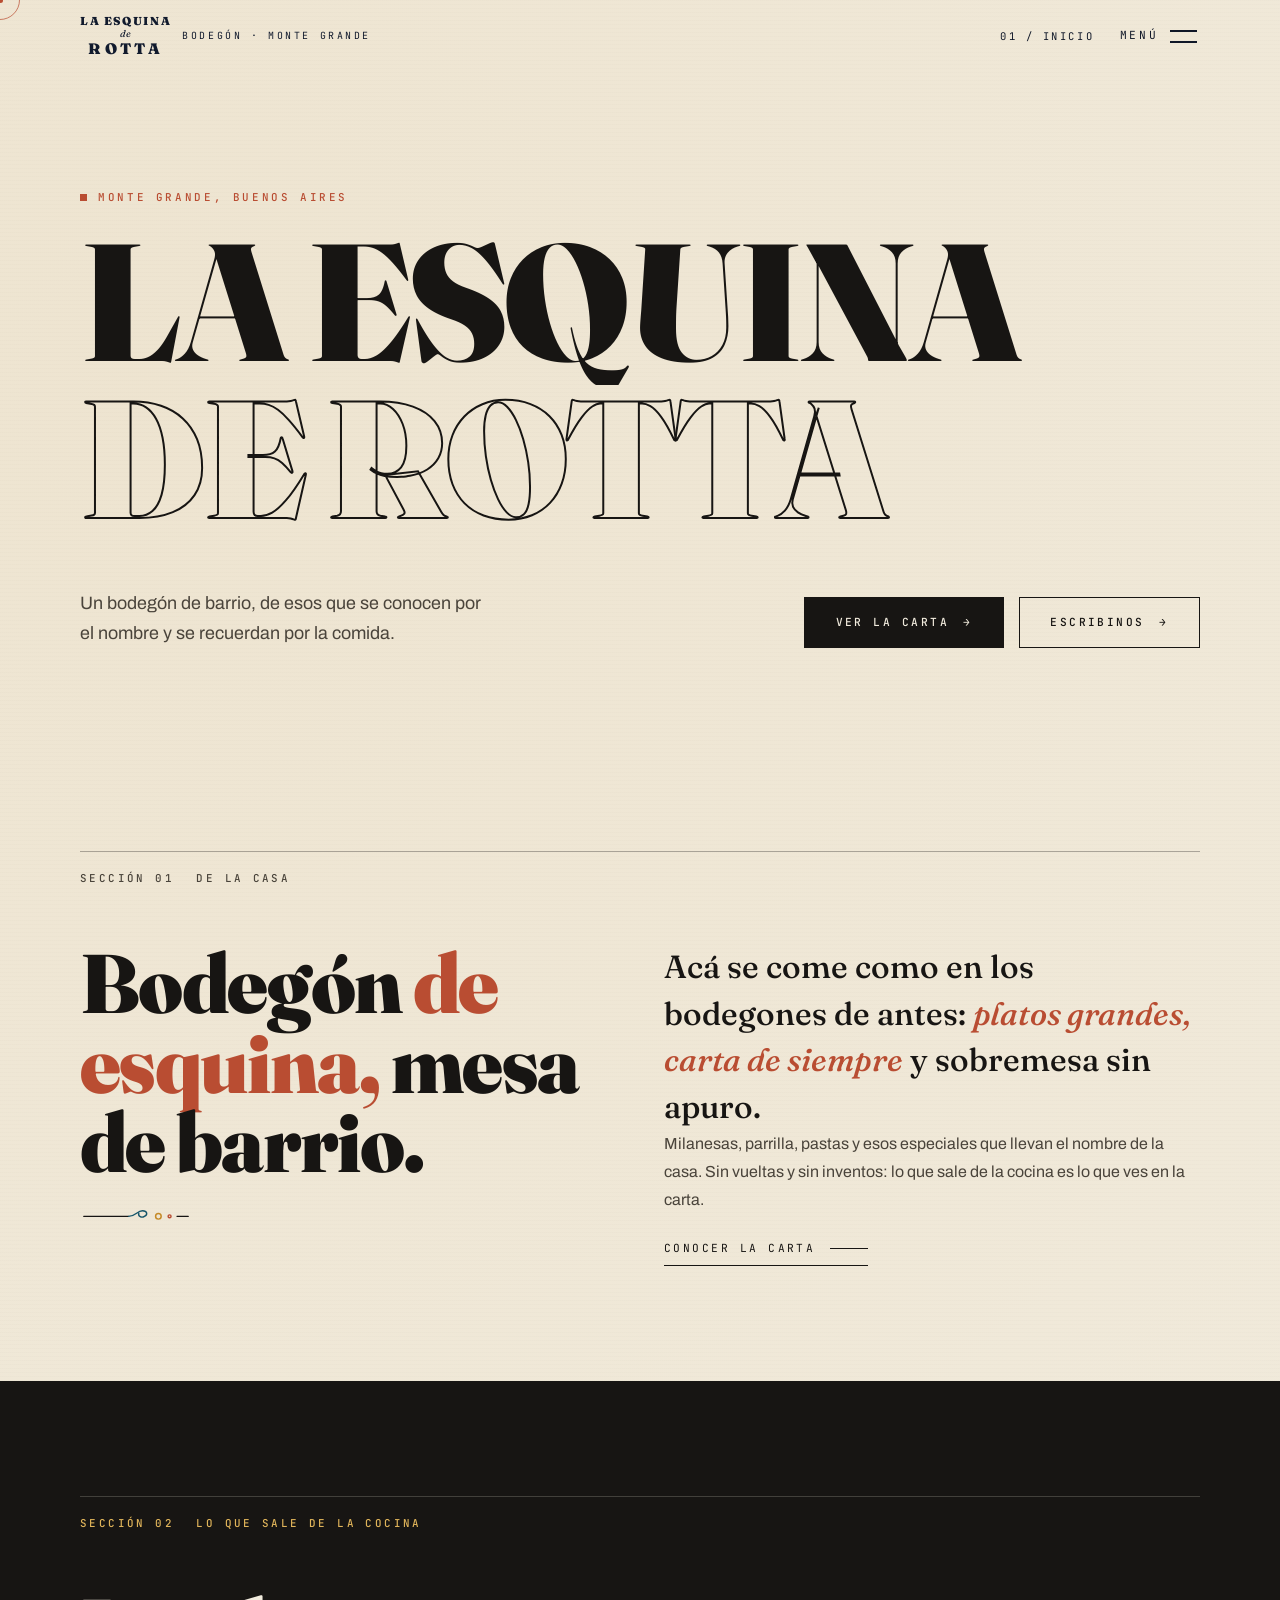
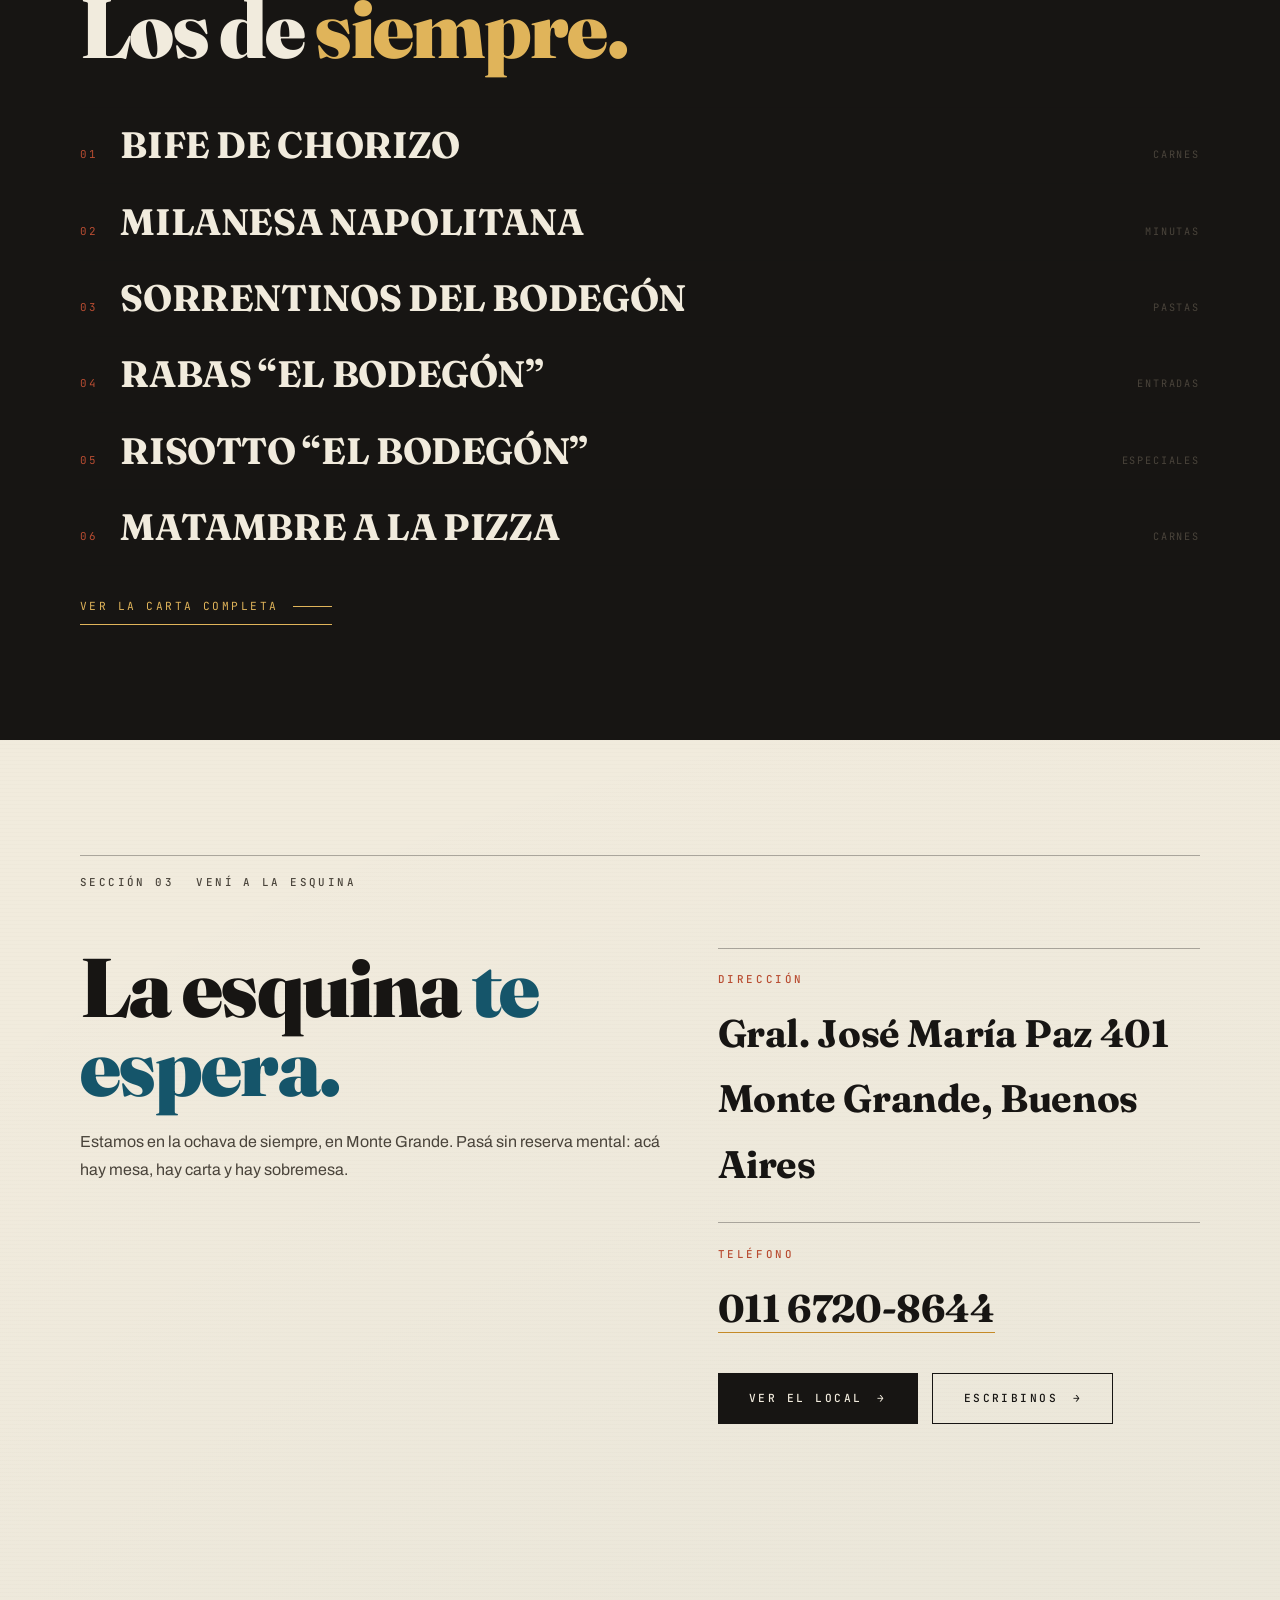
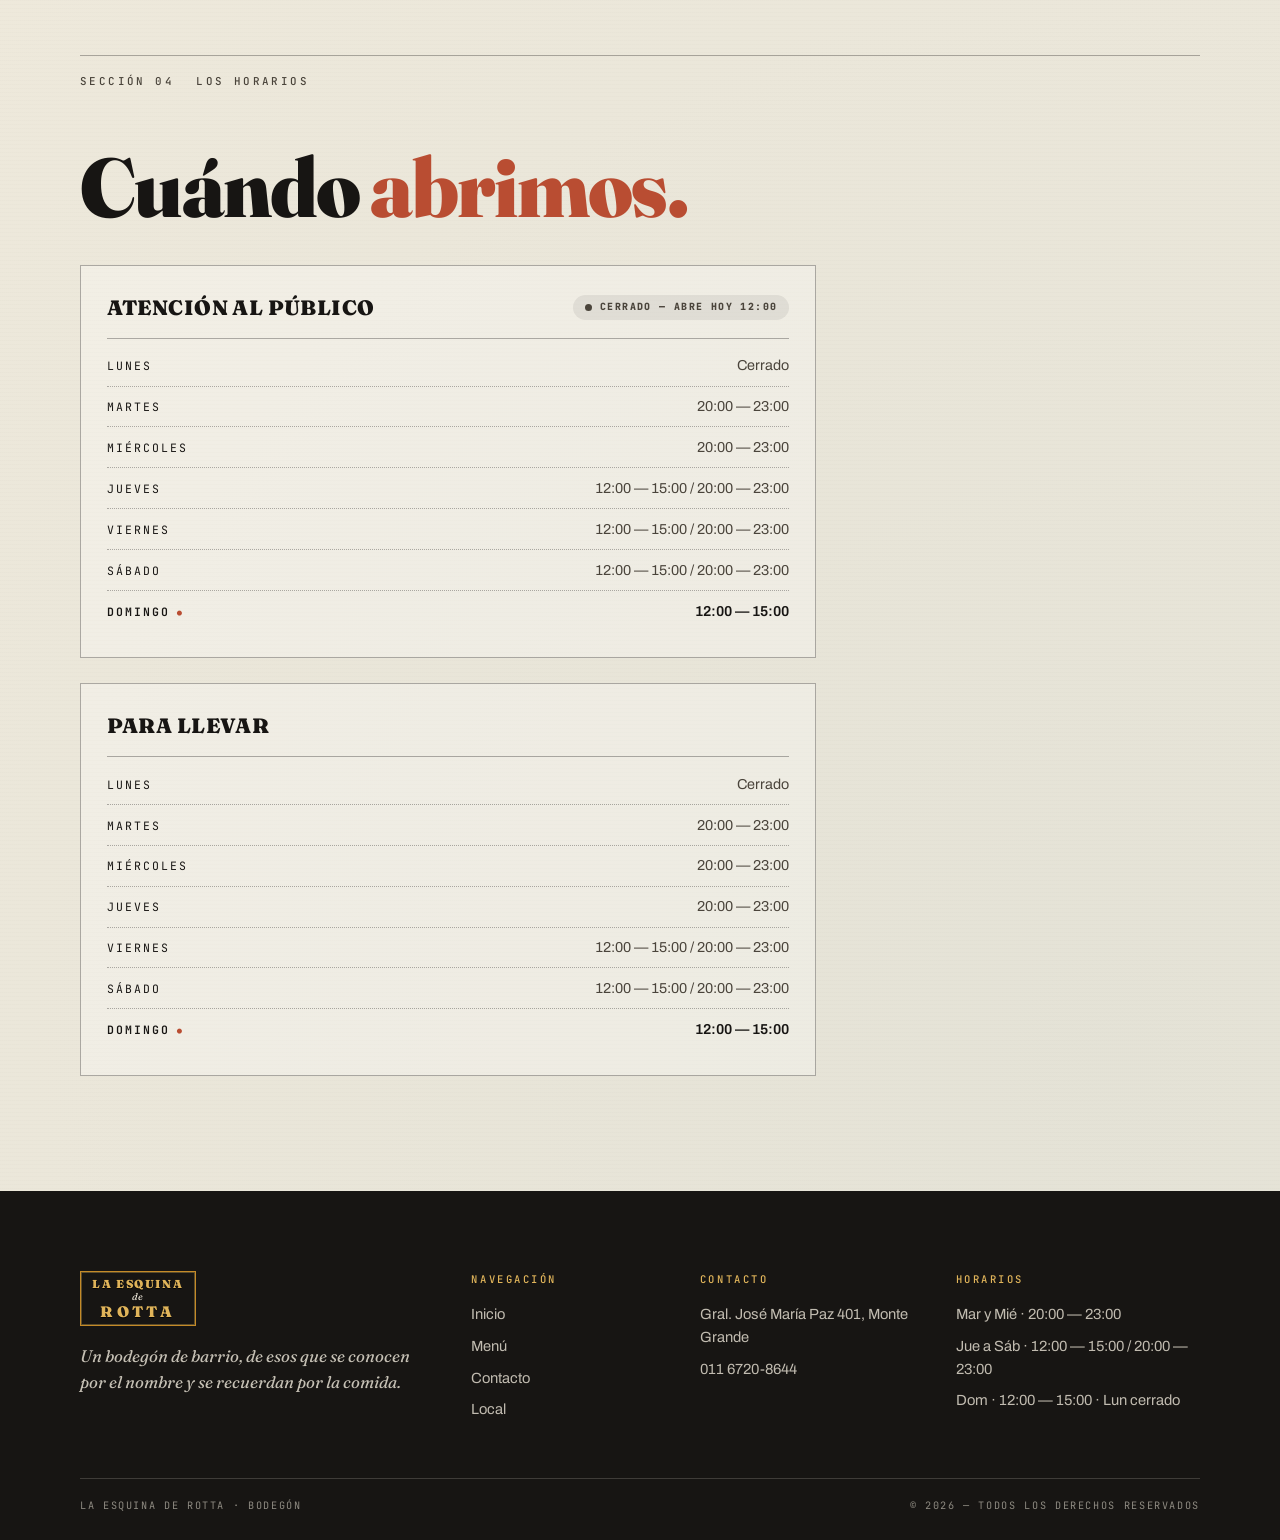
==== commit 284e2238: "bodegon" ====
--- a/index.html
+++ b/index.html
@@ -4,7 +4,7 @@
   <meta charset="utf-8">
   <meta name="viewport" content="width=device-width, initial-scale=1">
   <title>La Esquina de Rotta — Bodegón en Monte Grande</title>
-  <meta name="description" content="La Esquina de Rotta, bodegón de barrio en Gral. José María Paz 401, Monte Grande. Carta, horarios y cómo llegar.">
+  <meta name="description" content="La Esquina de Rotta, bodegón de barrio en Gral. José María Paz 401, Monte Grande. Carta y horarios.">
   <link rel="icon" href="data:image/svg+xml,%3Csvg xmlns='http://www.w3.org/2000/svg' viewBox='0 0 64 64'%3E%3Crect width='64' height='64' fill='%23171513'/%3E%3Crect x='5' y='5' width='54' height='54' fill='none' stroke='%23C58A27' stroke-width='3'/%3E%3Ctext x='32' y='44' font-family='Georgia' font-size='30' font-weight='bold' fill='%23E0B45A' text-anchor='middle'%3ER%3C/text%3E%3C/svg%3E">
   <link rel="preconnect" href="https://fonts.googleapis.com">
   <link rel="preconnect" href="https://fonts.gstatic.com" crossorigin>
@@ -142,7 +142,7 @@
               <p class="grande"><a class="subrayado" href="https://wa.me/5491167208644" target="_blank" rel="noopener" data-wa="Quiero hacer una consulta.">011 6720-8644</a></p>
             </div>
             <div class="grupo-botones" data-reveal data-retraso="0.1">
-              <a class="boton boton-solido" href="https://www.google.com/maps/search/?api=1&amp;query=Gral.+Jos%C3%A9+Mar%C3%ADa+Paz+401,+Monte+Grande,+Buenos+Aires" target="_blank" rel="noopener"><span>Cómo llegar</span><span class="flecha">→</span></a>
+              <a class="boton boton-solido" href="local.html"><span>Ver el local</span><span class="flecha">→</span></a>
               <a class="boton boton-borde" href="https://wa.me/5491167208644" target="_blank" rel="noopener" data-wa="Quiero hacer una consulta."><span>Escribinos</span><span class="flecha">→</span></a>
             </div>
           </div>
--- a/css/styles.css
+++ b/css/styles.css
@@ -218,16 +218,15 @@
   position: fixed;
   inset: 0 0 auto 0;
   z-index: 200;
-  border-bottom: 1px solid var(--linea);
-  background: rgba(241, 235, 221, 0.9);
-  backdrop-filter: blur(12px);
-  -webkit-backdrop-filter: blur(12px);
-  transition: box-shadow 0.4s var(--salida), background 0.4s var(--salida);
+  mix-blend-mode: difference;
+  color: #fff;
+  background: none;
+  border: 0;
 }
 
 .cabecera.fija {
-  background: rgba(241, 235, 221, 0.97);
-  box-shadow: 0 10px 30px -18px rgba(23, 21, 19, 0.45);
+  background: none;
+  box-shadow: none;
 }
 
 .cabecera .contenedor {
@@ -297,7 +296,7 @@
 .cabecera .marca-cartel b,
 .cabecera .marca-cartel i,
 .cabecera .marca-cartel s {
-  color: #6B4A2F;
+  color: #fff;
   text-shadow: none;
 }
 
@@ -307,7 +306,7 @@
   font-size: 0.62rem;
   letter-spacing: 0.26em;
   text-transform: uppercase;
-  color: var(--tinta-suave);
+  color: #fff;
 }
 
 .cabecera-derecha {
@@ -322,7 +321,7 @@
   font-size: 0.66rem;
   letter-spacing: 0.24em;
   text-transform: uppercase;
-  color: var(--tinta-suave);
+  color: #fff;
 }
 
 .boton-menu {
@@ -334,6 +333,7 @@
   font-size: 0.7rem;
   letter-spacing: 0.24em;
   text-transform: uppercase;
+  color: #fff;
 }
 
 .icono-menu {
@@ -1135,6 +1135,21 @@
   outline-offset: -1px;
 }
 
+#grupo-bebidas .fila-bebidas {
+  cursor: default;
+}
+
+#grupo-bebidas .fila-bebidas:hover {
+  padding-left: 0;
+  background: none;
+}
+
+#grupo-bebidas .fila-bebidas.destacado {
+  padding-left: 0;
+  background: none;
+  outline: none;
+}
+
 .menu-dia {
   margin-top: clamp(3rem, 7vw, 5rem);
   border: 1px solid var(--linea-fuerte);
